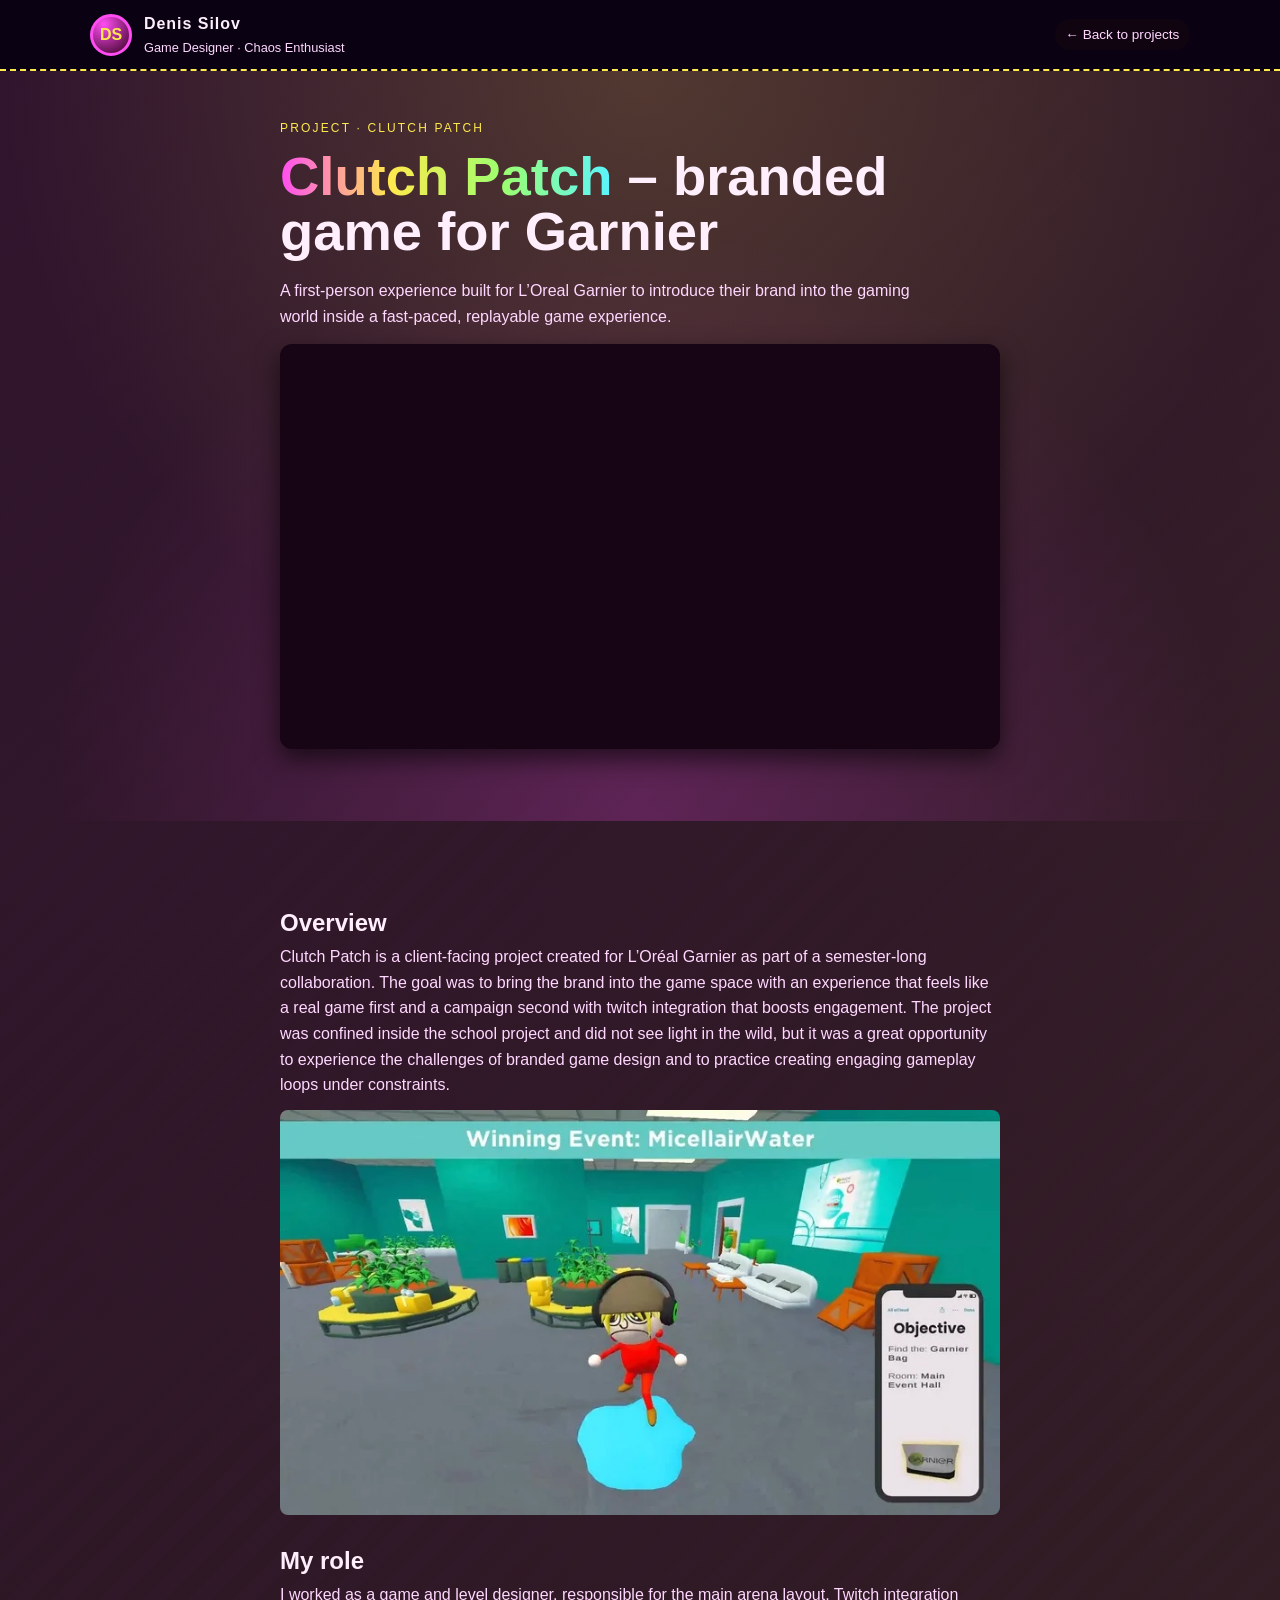
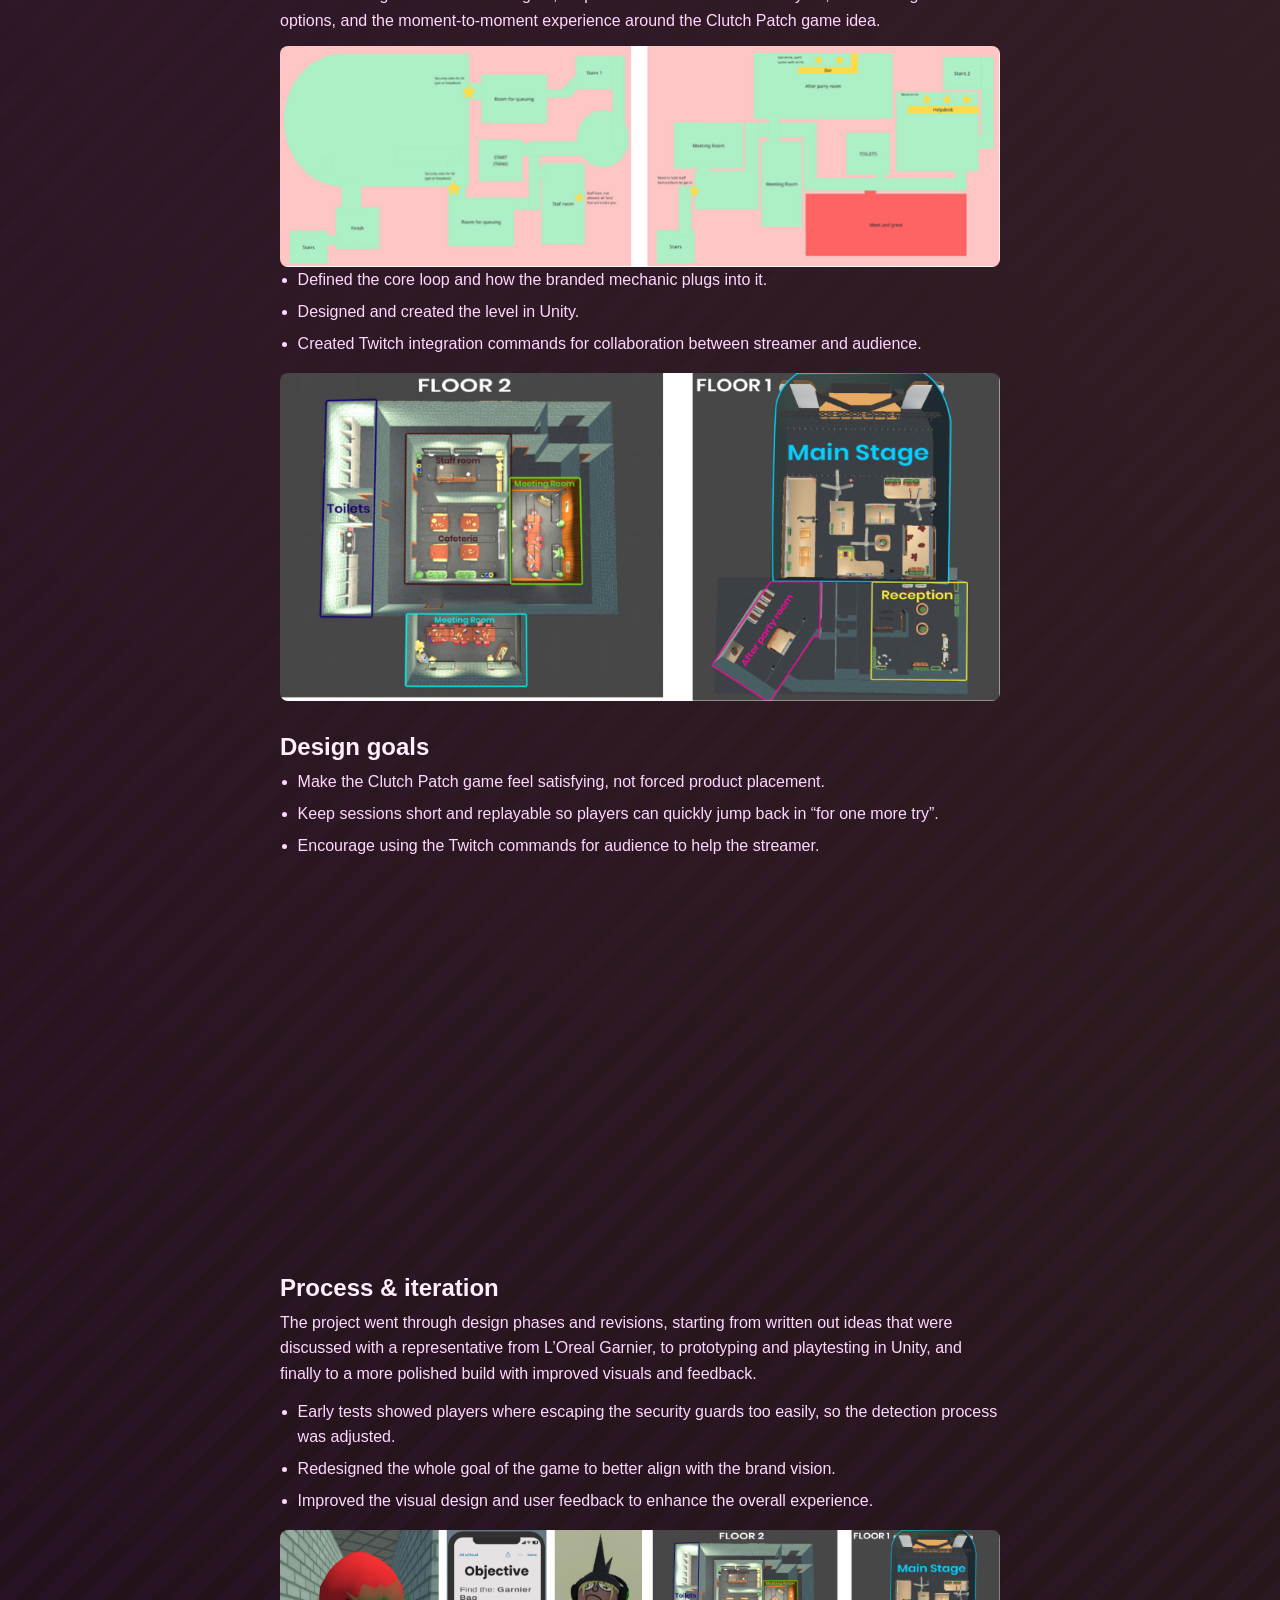
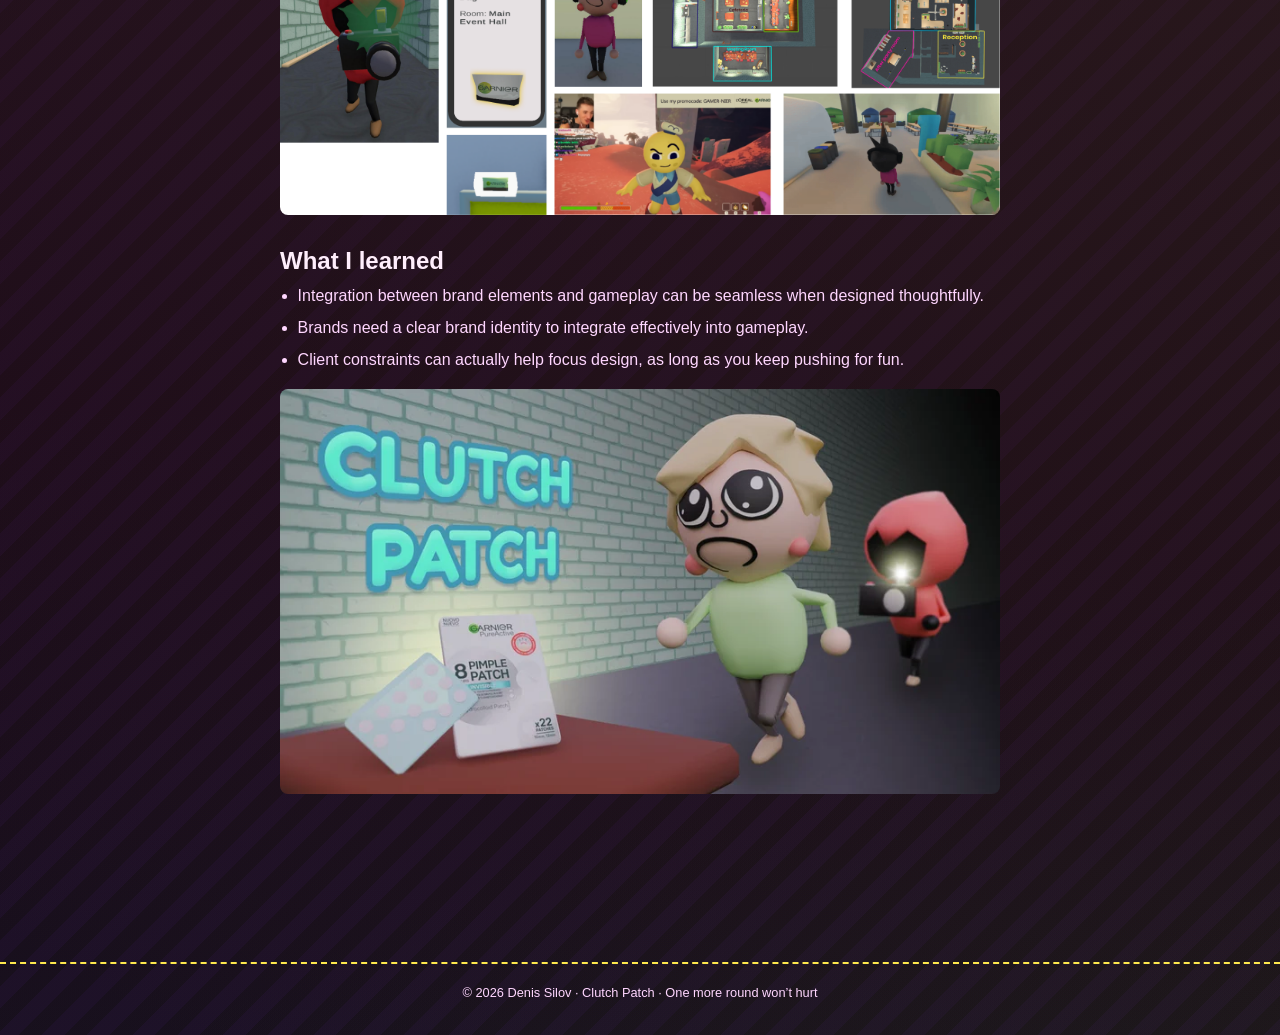
==== clutch-patch.html @ 49500ab4 "Finished stuff for portfolio day" ====
<!DOCTYPE html>
<html lang="en">
<head>
  <meta charset="UTF-8" />
  <meta name="viewport" content="width=device-width, initial-scale=1.0" />
  <title>Clutch Patch – Denis Silov</title>

  <!-- MAXIMUM CHAOS STYLES (copied from main portfolio) -->
  <style>
    :root {
      --bg: #2a0f26;
      --surface: #271124;
      --text: #ffeefc;
      --muted: #ffd7ff;
      --primary: #ff4df3;
      --primary-hover: #8fd6db;
      --border: #ff9af8;
      --container: 1100px;
      --radius: 12px;
      --shadow: 0 10px 25px rgba(0, 0, 0, 0.6);
      --pink: #ff4df3;
      --yellow: #ffe94d;
      --lime: #9dff6e;
      --cyan: #5af4ff;
      --danger: #ff4d6a;
    }

    *,
    *::before,
    *::after {
      box-sizing: border-box;
    }

    html,
    body {
      margin: 0;
      padding: 0;
    }

    body {
      font-family: Inter, Segoe UI, Roboto, Arial, sans-serif;
      line-height: 1.6;
      color: var(--text);
      min-height: 100vh;
      background:
        radial-gradient(circle at 0% 0%, #30142e 0, transparent 55%),
        radial-gradient(circle at 100% 0%, #494315 0, transparent 55%),
        radial-gradient(circle at 0% 100%, #165256 0, transparent 55%),
        radial-gradient(circle at 100% 100%, #355825 0, transparent 55%),
        repeating-linear-gradient(
          135deg,
          #140612 0,
          #140612 16px,
          #1b0820 16px,
          #1b0820 32px
        );
      background-size: 200% 200%;
      animation: bg-chaos 120s linear infinite;
    }

    img {
      max-width: 100%;
      display: block;
      border-radius: 8px;
    }

    a {
      color: var(--yellow);
      text-decoration: none;
    }
    a:hover {
      color: var(--primary-hover);
    }

    .container {
      width: min(100% - 2rem, var(--container));
      margin-inline: auto;
    }

    /* ANIMATIONS */

    @keyframes bg-chaos {
      0% { background-position: 0% 0%; }
      25% { background-position: 100% 0%; }
      50% { background-position: 100% 100%; }
      75% { background-position: 0% 100%; }
      100% { background-position: 0% 0%; }
    }

    @keyframes wiggle {
      0% { transform: rotate(-3deg); }
      25% { transform: rotate(2deg); }
      50% { transform: rotate(-1deg); }
      75% { transform: rotate(3deg); }
      100% { transform: rotate(0deg); }
    }

    @keyframes pulse-border {
      0%, 100% { box-shadow: 0 0 0 0 rgba(255, 77, 243, 0.5); }
      50% { box-shadow: 0 0 40px 6px rgba(255, 233, 77, 0.95); }
    }

    @keyframes rainbow-text {
      0% { filter: hue-rotate(0deg); }
      100% { filter: hue-rotate(360deg); }
    }

    @keyframes floaty {
      0%,100% { transform: translateY(0); }
      50% { transform: translateY(-6px); }
    }

    @keyframes sticker-bob {
      0%,100% { transform: translateY(0) rotate(-6deg); }
      50% { transform: translateY(-6px) rotate(-12deg); }
    }

    @keyframes tag-pop {
      0% { transform: scale(1); }
      50% { transform: scale(1.08); }
      100% { transform: scale(1); }
    }

    /* Header / nav */

    header {
      position: sticky;
      top: 0;
      background: rgba(10, 3, 18, 0.97);
      backdrop-filter: blur(10px);
      border-bottom: 2px dashed var(--yellow);
      z-index: 50;
    }

    .nav {
      display: flex;
      align-items: center;
      justify-content: space-between;
      gap: 1rem;
      padding: 0.7rem 0;
    }

    .nav-left {
      display: flex;
      align-items: center;
      gap: 0.75rem;
    }

    .logo {
      width: 42px;
      height: 42px;
      border-radius: 999px;
      border: 3px solid var(--primary);
      display: flex;
      align-items: center;
      justify-content: center;
      font-size: 1rem;
      font-weight: 900;
      color: var(--yellow);
      background: radial-gradient(circle at 30% 20%, #ff4df3, #350020);
      animation: pulse-border 2.2s infinite;
      cursor: pointer;
      transition: 0.15s ease;
    }
    .logo:hover {
      transform: translateY(-3px);
      box-shadow: 0 0 40px 6px rgba(255, 233, 77, 0.95);
    }

    .brand-text {
      display: flex;
      flex-direction: column;
      gap: 0.05rem;
    }

    .brand-name {
      font-size: 1rem;
      font-weight: 800;
      letter-spacing: 0.06em;
    }

    .brand-role {
      font-size: 0.8rem;
      color: var(--muted);
    }

    .nav-links {
      display: flex;
      gap: 0.75rem;
      flex-wrap: wrap;
      font-size: 0.85rem;
    }

    .nav-links a {
      color: var(--muted);
      padding: 0.25rem 0.6rem;
      border-radius: 999px;
      border: 1px solid transparent;
      background: rgba(20, 6, 18, 0.6);
    }

    .nav-links a:hover {
      color: var(--yellow);
      border-color: var(--primary);
      background: rgba(255, 77, 243, 0.2);
      animation: wiggle 0.35s ease-in-out;
    }

    /* Sections */

    main {
      padding-bottom: 4rem;
    }

    section {
      padding: 3.5rem 0;
      position: relative;
    }

    h1, h2, h3 {
      margin: 0 0 0.5rem;
      line-height: 1.15;
    }

    p {
      margin: 0 0 0.75rem;
      color: var(--muted);
    }

    .section-label {
      font-size: 0.75rem;
      text-transform: uppercase;
      letter-spacing: 0.18em;
      color: var(--yellow);
      margin-bottom: 0.75rem;
    }

    /* Hero */

    .hero {
      padding-top: 3rem;
      background:
        radial-gradient(circle at top, rgba(255, 233, 77, 0.16), transparent 65%),
        radial-gradient(circle at bottom, rgba(255, 77, 243, 0.22), transparent 60%);
    }

    .hero-grid {
      max-width: 720px;
      margin-inline: auto;
      position: relative;
    }

    .hero-text {
      text-align: left;
      position: relative;
      z-index: 2;
    }

    .hero-title {
      font-size: clamp(2.4rem, 4vw + 1rem, 3.4rem);
      margin-bottom: 0.5rem;
      line-height: 1;
      padding-bottom: 0.2em;
    }

    .hero-title span {
      background: linear-gradient(90deg, var(--pink), var(--yellow), var(--lime), var(--cyan));
      -webkit-background-clip: text;
      background-clip: text;
      color: transparent;
      animation: rainbow-text 4.5s linear infinite;
    }

    .hero-subtitle {
      font-size: 1rem;
      margin-bottom: 0.9rem;
      max-width: 40rem;
    }

    .hero-note {
      font-size: 0.9rem;
      color: rgba(255, 255, 145, 0.9);
      font-style: italic;
      margin-bottom: 1.4rem;
    }

    .hero-sticker {
      position: absolute;
      right: -10px;
      top: 10px;
      background: var(--danger);
      color: #140612;
      padding: 0.4rem 0.8rem;
      border-radius: 999px;
      font-size: 0.8rem;
      font-weight: 800;
      text-transform: uppercase;
      letter-spacing: 0.08em;
      transform: rotate(-12deg);
      box-shadow: 0 5px 0 #140612;
      animation: sticker-bob 2.6s ease-in-out infinite;
    }

    .hero-actions {
      margin-top: 1.5rem;
      display: flex;
      flex-wrap: wrap;
      gap: 0.75rem;
    }

    .btn {
      display: inline-block;
      background: var(--primary);
      color: #140612;
      padding: 0.65rem 1rem;
      border-radius: 999px;
      border: 0;
      cursor: pointer;
      transition: 0.15s ease;
      font-size: 0.95rem;
      font-weight: 800;
      text-transform: uppercase;
      letter-spacing: 0.08em;
      box-shadow: 0 6px 0 #140612;
    }

    .btn:hover {
      background: var(--primary-hover);
      color: #140612;
      transform: translateY(-3px);
      box-shadow: 0 9px 0 #140612;
    }

    .btn-secondary {
      background: transparent;
      color: var(--yellow);
      border: 2px dashed var(--yellow);
      box-shadow: none;
    }

    .btn-secondary:hover {
      border-style: solid;
      background: rgba(0,0,0,0.35);
      color: var(--yellow);
      transform: translateY(-3px) rotate(-1deg);
    }

    /* Thumbnail frame for hero media */

    .thumb-frame {
      position: relative;
      border-radius: 12px;
      border: 2px solid #170414;
      background: #170414;
      overflow: hidden;
      box-shadow: var(--shadow);
      margin-bottom: 1rem;
      transition: ease 0.2s;
      cursor: default;
      aspect-ratio: 16 / 9;
    }

    .thumb-frame img {
      width: 100%;
      height: 100%;
      object-fit: cover;
      border-radius: 8px;
    }

    .thumb-caption {
      font-size: 0.85rem;
      color: var(--muted);
      margin-bottom: 1.5rem;
    }

    /* Content layout */

    .content {
      max-width: 720px;
      margin-inline: auto;
    }

    .content h2 {
      margin-top: 2rem;
    }

    .pill-row {
      display: flex;
      flex-wrap: wrap;
      gap: 0.4rem;
      margin-bottom: 0.5rem;
    }

    .pill {
      border-radius: 999px;
      border: 1px solid var(--border);
      padding: 0.2rem 0.55rem;
      font-size: 0.8rem;
      color: var(--muted);
      background: rgba(20, 6, 18, 0.9);
    }

    ul {
      padding-left: 1.1rem;
      margin: 0 0 1rem;
    }

    ul li {
      margin-bottom: 0.4rem;
      color: var(--muted);
    }

    .links-list a {
      display: inline-block;
      margin-right: 1rem;
      margin-bottom: 0.4rem;
      font-size: 0.9rem;
    }

    footer {
      border-top: 2px dashed var(--yellow);
      color: var(--muted);
      padding: 1.2rem 0 2rem;
      text-align: center;
      font-size: 0.8rem;
      margin-top: 3rem;
    }

    @media (max-width: 800px) {
      .nav {
        flex-direction: column;
        align-items: flex-start;
      }

      section {
        padding: 3rem 0;
      }
    }

    @media (prefers-reduced-motion: reduce) {
      * {
        animation: none !important;
        transition: none !important;
      }
    }
  </style>
</head>
<body>
  <!-- Header / navigation -->
  <header>
    <div class="container nav">
      <div class="nav-left">
        <a href="index.html" class="logo">DS</a>
        <div class="brand-text">
          <div class="brand-name">Denis Silov</div>
          <div class="brand-role">Game Designer · Chaos Enthusiast</div>
        </div>
      </div>
      <nav class="nav-links">
        <a href="index.html#projects">← Back to projects</a>
        <!-- <a href="index.html#about">About</a>
        <a href="index.html#contact">Contact</a> -->
      </nav>
    </div>
  </header>

  <main>
    <!-- Hero -->
    <section class="hero">
      <div class="container hero-grid">
        <div class="hero-text">
          <!-- <div class="hero-sticker">Client project!</div> -->
          <p class="section-label">Project · Clutch Patch</p>
          <h1 class="hero-title">
            <span>Clutch Patch</span> – branded game for Garnier
          </h1>
          <p class="hero-subtitle">
            A first‑person experience built for L’Oreal Garnier to introduce their brand into the gaming world
            inside a fast‑paced, replayable game experience.
          </p>
          <!-- <p class="hero-note">
            Yes, it’s marketing. No, it doesn’t have to be boring.
          </p> -->

          <div class="thumb-frame">
            <!-- plug in your real image when ready -->
            <video src="Content/FinalTrailer.mp4" autoplay loop muted playsinline style="width:100%; height:100%; object-fit:cover; border-radius:8px;"></video>
          </div>
          <!-- <p class="thumb-caption">
            Core arena where players learn the gimmick, make quick decisions, and (hopefully) clutch.
          </p>

          <div class="pill-row">
            <span class="pill">Client project</span>
            <span class="pill">Game & level design</span>
            <span class="pill">Unity</span>
            <span class="pill">Semester production</span>
          </div> -->
        </div>
      </div>
    </section>

    <!-- Content -->
    <section>
      <div class="container content">
        <h2>Overview</h2>
        <p>
          Clutch Patch is a client‑facing project created for L’Or&eacute;al Garnier as part of a semester‑long
          collaboration. The goal was to bring the brand into the game space with an experience that feels
          like a real game first and a campaign second with twitch integration that boosts engagement. The project was confined inside the school project and did not 
          see light in the wild, but it was a great opportunity to experience the challenges of branded game design and to practice creating engaging gameplay loops under constraints.
        </p>
       <img src="Content/Imag1.jpg" alt="Project image">
        <h2>My role</h2>
        <p>
          I worked as a game and level designer, responsible for the main arena layout, Twitch integration options,
          and the moment‑to‑moment experience around the Clutch Patch game idea.
        </p>
         <img src="Content/Level1.png" alt="First Level Design" >
        <ul>
          <li>Defined the core loop and how the branded mechanic plugs into it.</li>
          <li>Designed and created the level in Unity.</li>
          <li>Created Twitch integration commands for collaboration between streamer and audience.</li>
        </ul>
         <img src="Content/Level2.png" alt="Final Level Design" >
        

        <h2>Design goals</h2>
        <ul>
          <li>Make the Clutch Patch game feel satisfying, not forced product placement.</li>
          <li>Keep sessions short and replayable so players can quickly jump back in “for one more try”.</li>
            <li>Encourage using the Twitch commands for audience to help the streamer.</li>
        </ul>
        <video src="Content/Iteration 0.mp4" autoplay loop muted playsinline style="width:100%; height:100%; object-fit:cover; border-radius:8px;"></video>


        <h2>Process & iteration</h2>
        <p>
          The project went through design phases and revisions, starting from written out ideas that were discussed with a representative from L’Oreal Garnier,
          to prototyping and playtesting in Unity, and finally to a more polished build with improved visuals and feedback.
        </p>
        <ul>
          <li>Early tests showed players where escaping the security guards too easily, so the detection process was adjusted.</li>
          <li>Redesigned the whole goal of the game to better align with the brand vision.</li>
          <li>Improved the visual design and user feedback to enhance the overall experience.</li>
        </ul>
        <img src="Content/Iteration 1.png" alt="Final Level Design" >


        <h2>What I learned</h2>
        <ul>
          <li>Integration between brand elements and gameplay can be seamless when designed thoughtfully.</li>
          <li>Brands need a clear brand identity to integrate effectively into gameplay.</li>
          <li>Client constraints can actually help focus design, as long as you keep pushing for fun.</li>
        </ul>
        <img src="Content/ClutchPatch.png" alt="Final Level Design" >

        <!-- <h2>Links</h2>
         <p class="links-list">
          <a href="#" target="_blank" rel="noopener noreferrer">🕹 Play build (coming soon)</a>
          <a href="#" target="_blank" rel="noopener noreferrer">▶ Gameplay video (coming soon)</a>
          <a href="#" target="_blank" rel="noopener noreferrer">📄 Short design notes (coming soon)</a>
        </p> -->
      </div>
    </section>
  </main>

  <footer>
    © 2026 Denis Silov · Clutch Patch · One more round won’t hurt
  </footer>
</body>
</html>
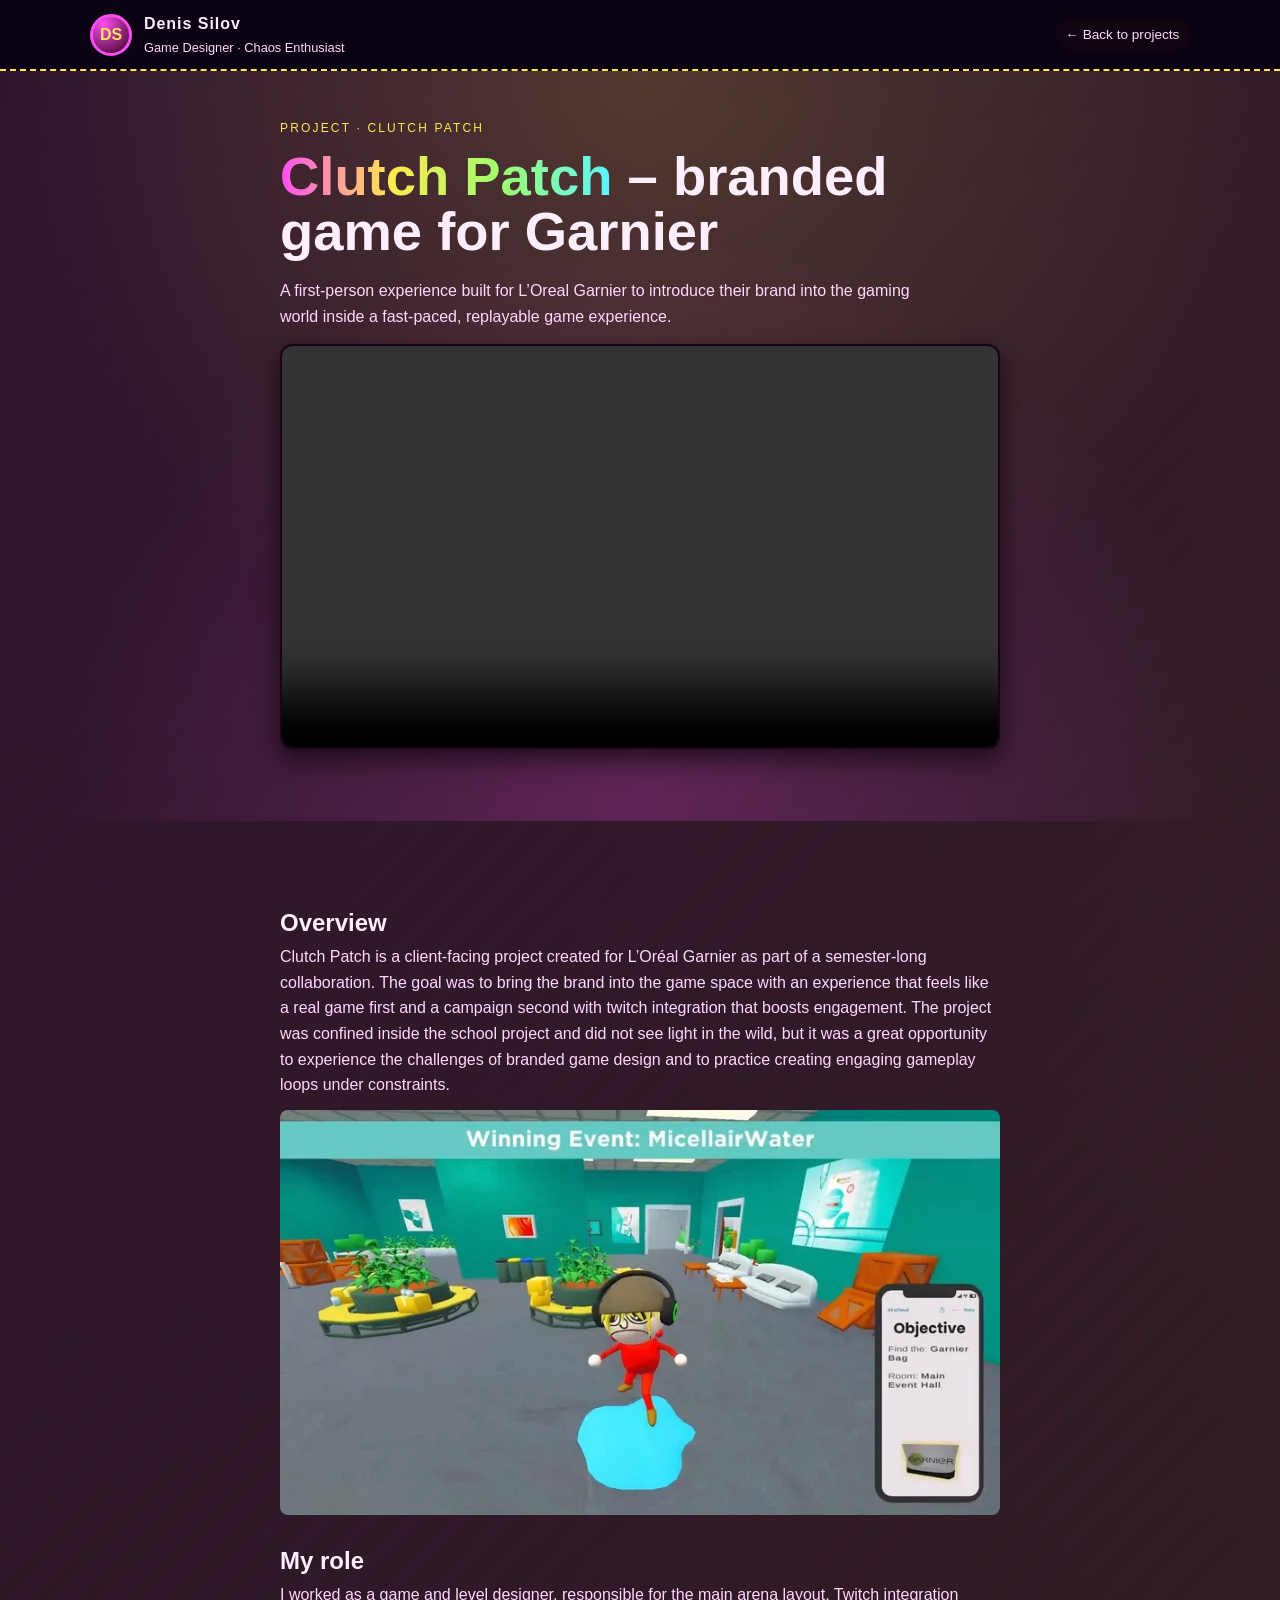
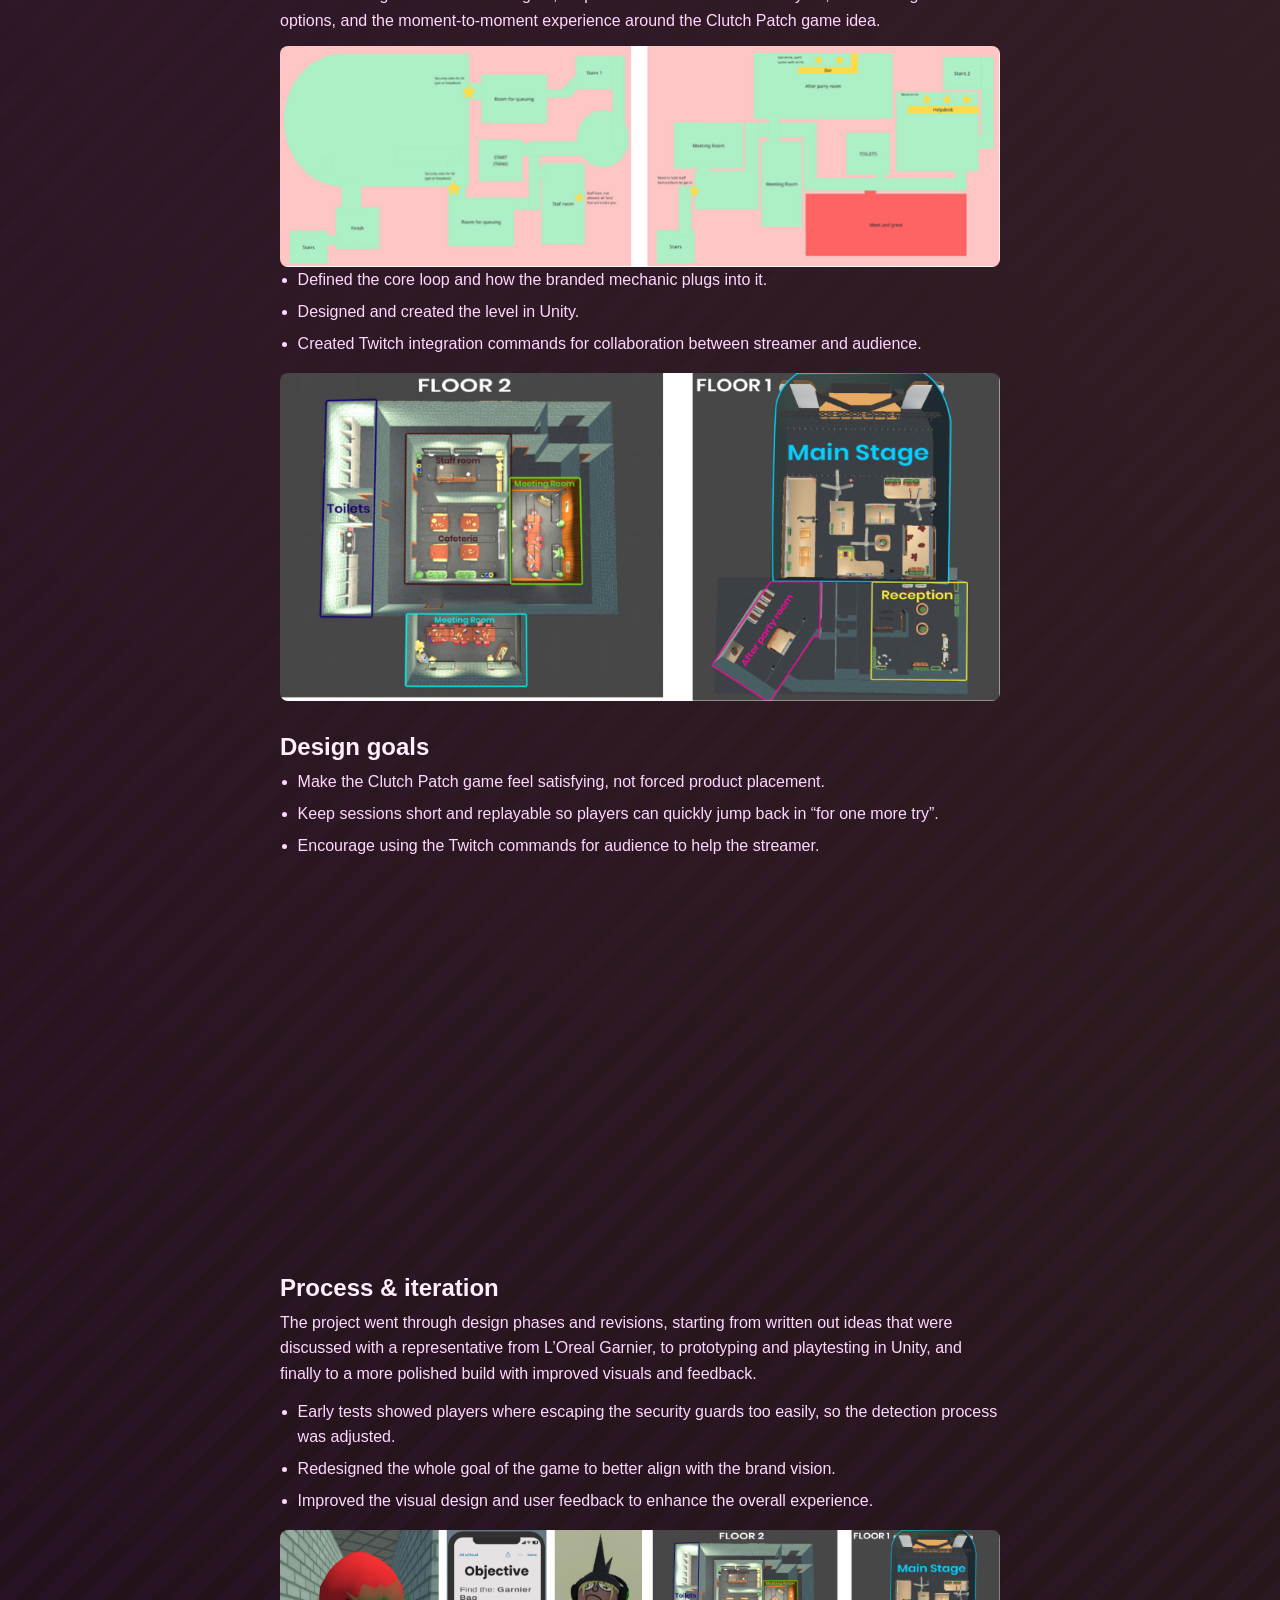
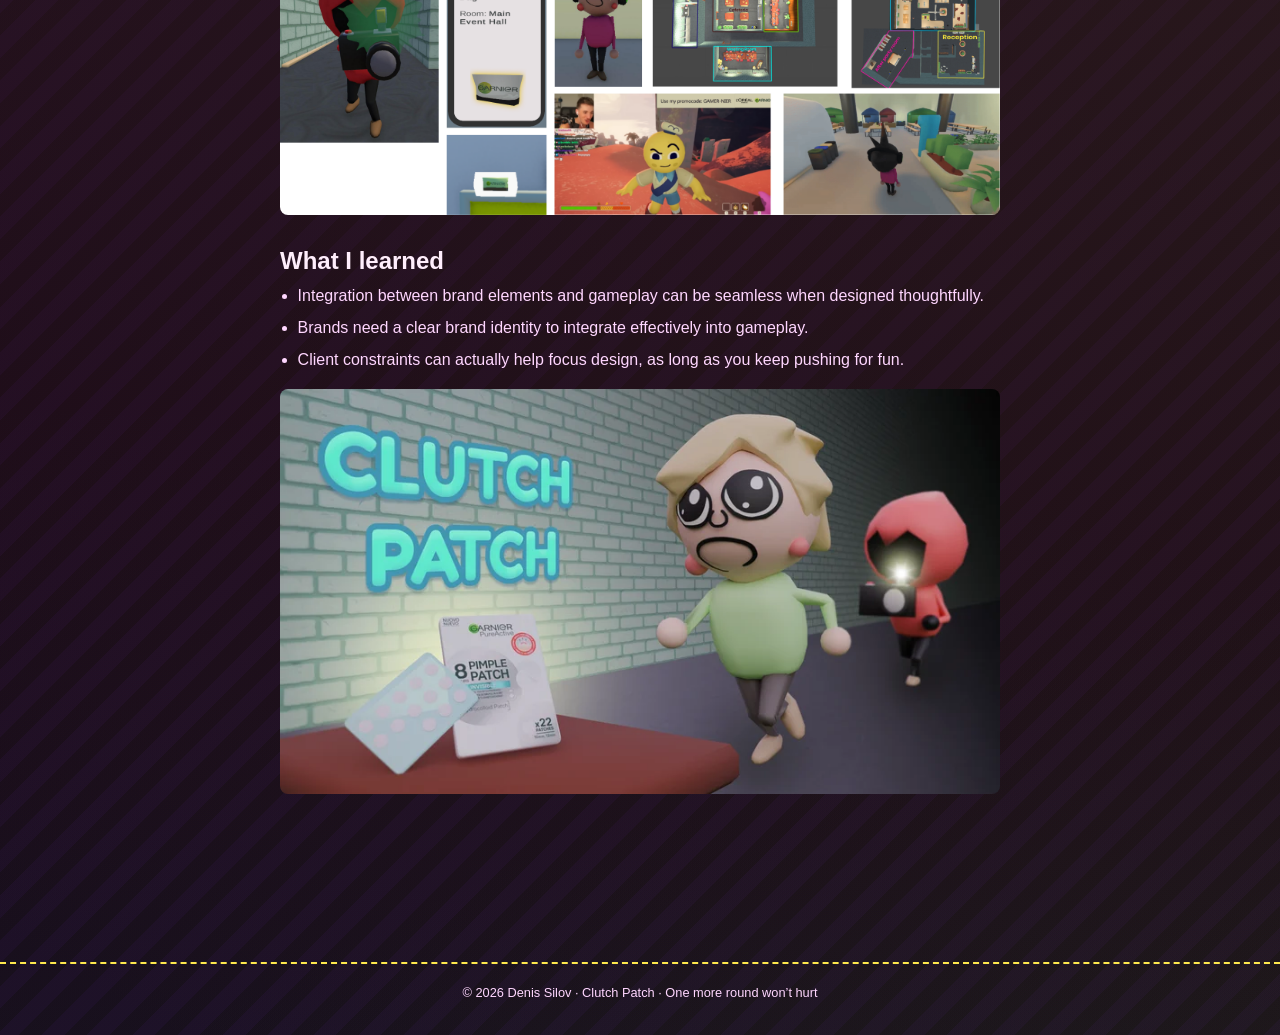
==== commit 6a4931db: "Added a lot and changed a lot, finished the job" ====
--- a/clutch-patch.html
+++ b/clutch-patch.html
@@ -484,7 +484,7 @@
 
           <div class="thumb-frame">
             <!-- plug in your real image when ready -->
-            <video src="Content/FinalTrailer.mp4" autoplay loop muted playsinline style="width:100%; height:100%; object-fit:cover; border-radius:8px;"></video>
+            <video src="Content/FinalTrailer.mp4" autoplay loop muted controls playsinline style="width:100%; height:100%; object-fit:cover; border-radius:8px;"></video>
           </div>
           <!-- <p class="thumb-caption">
             Core arena where players learn the gimmick, make quick decisions, and (hopefully) clutch.
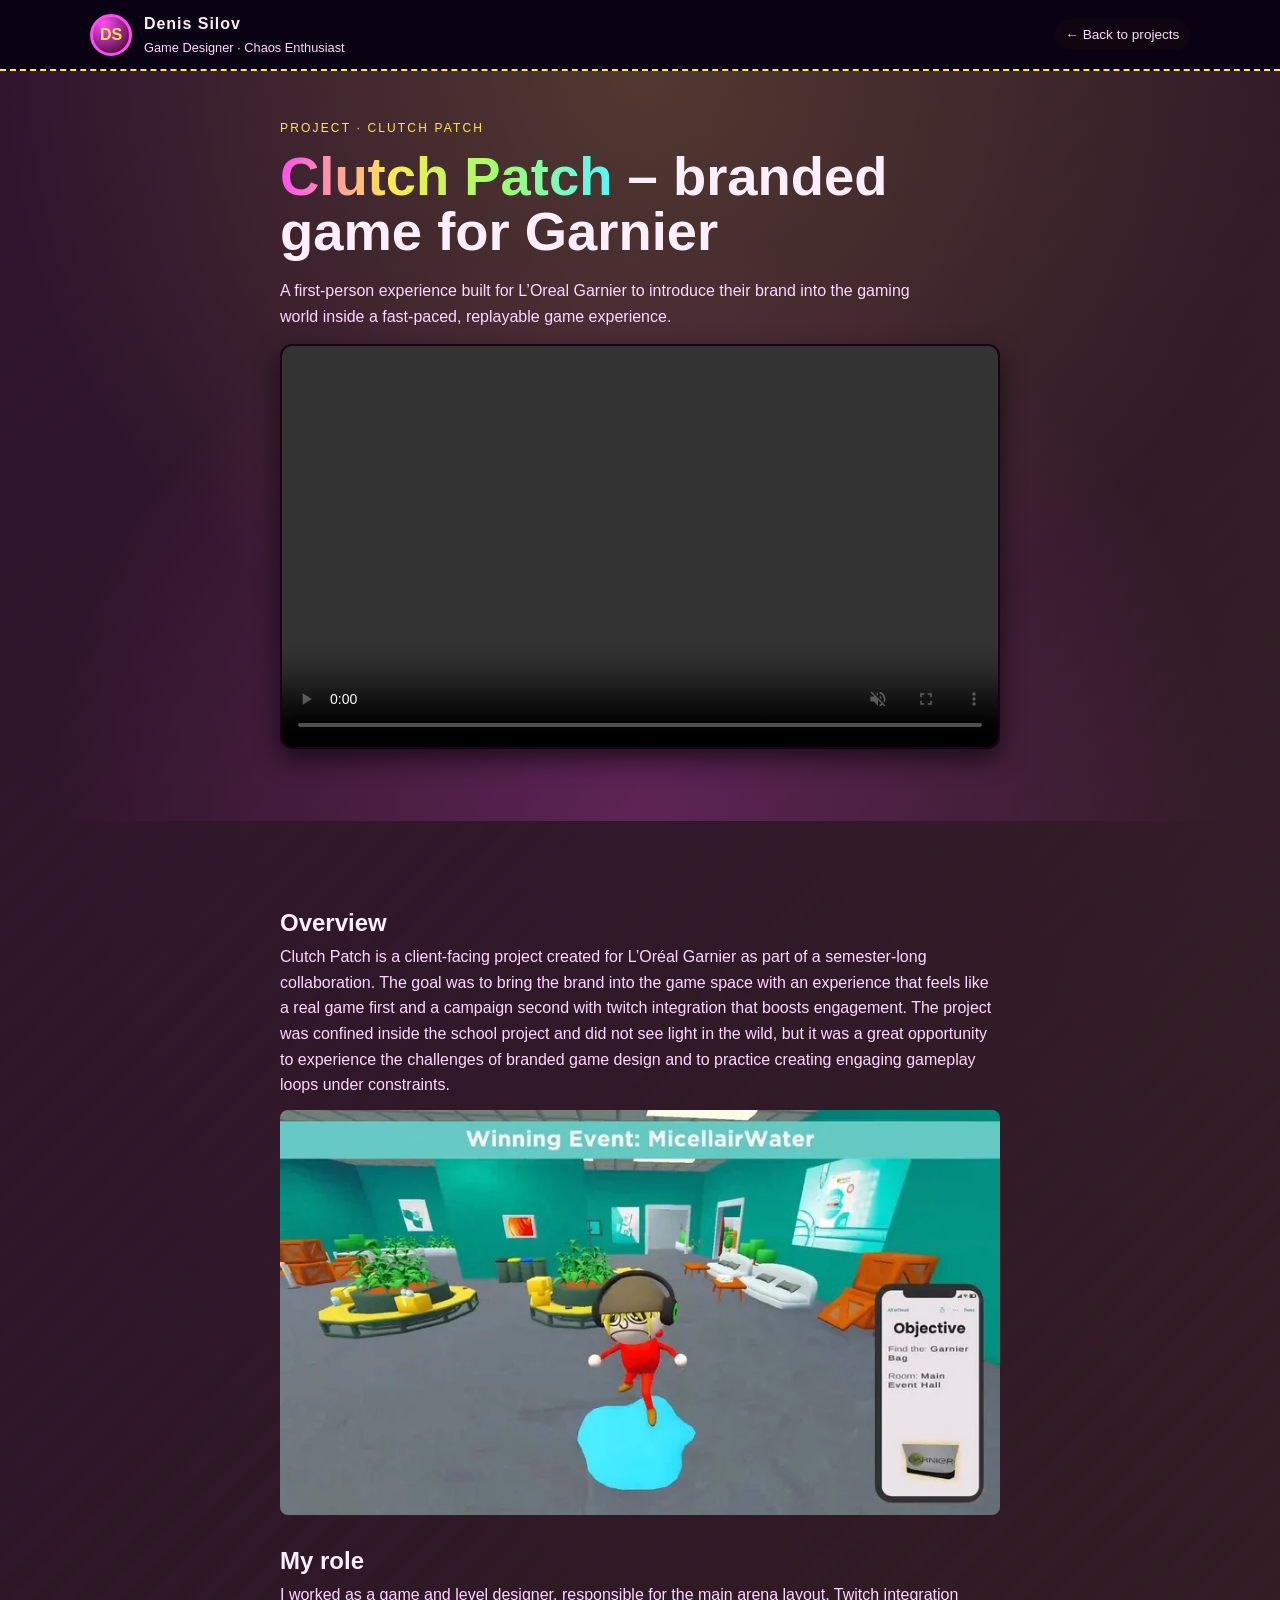
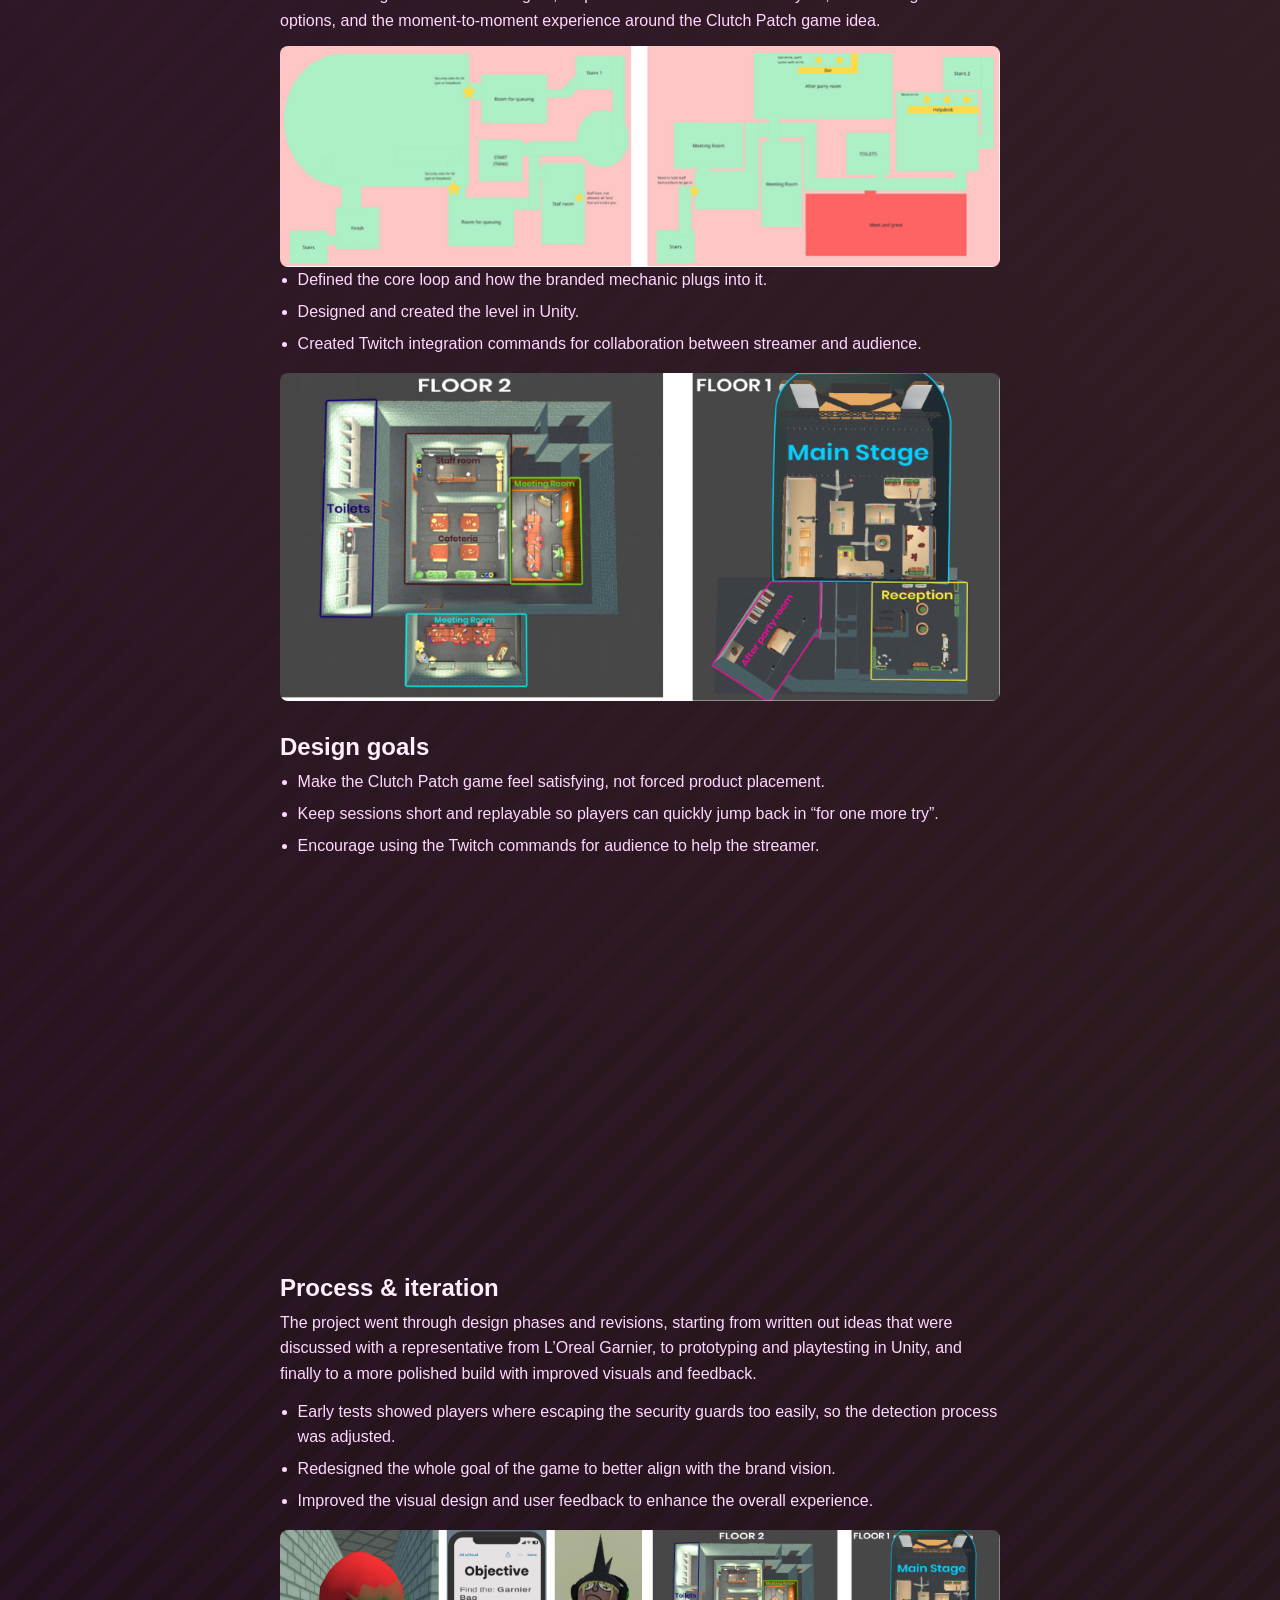
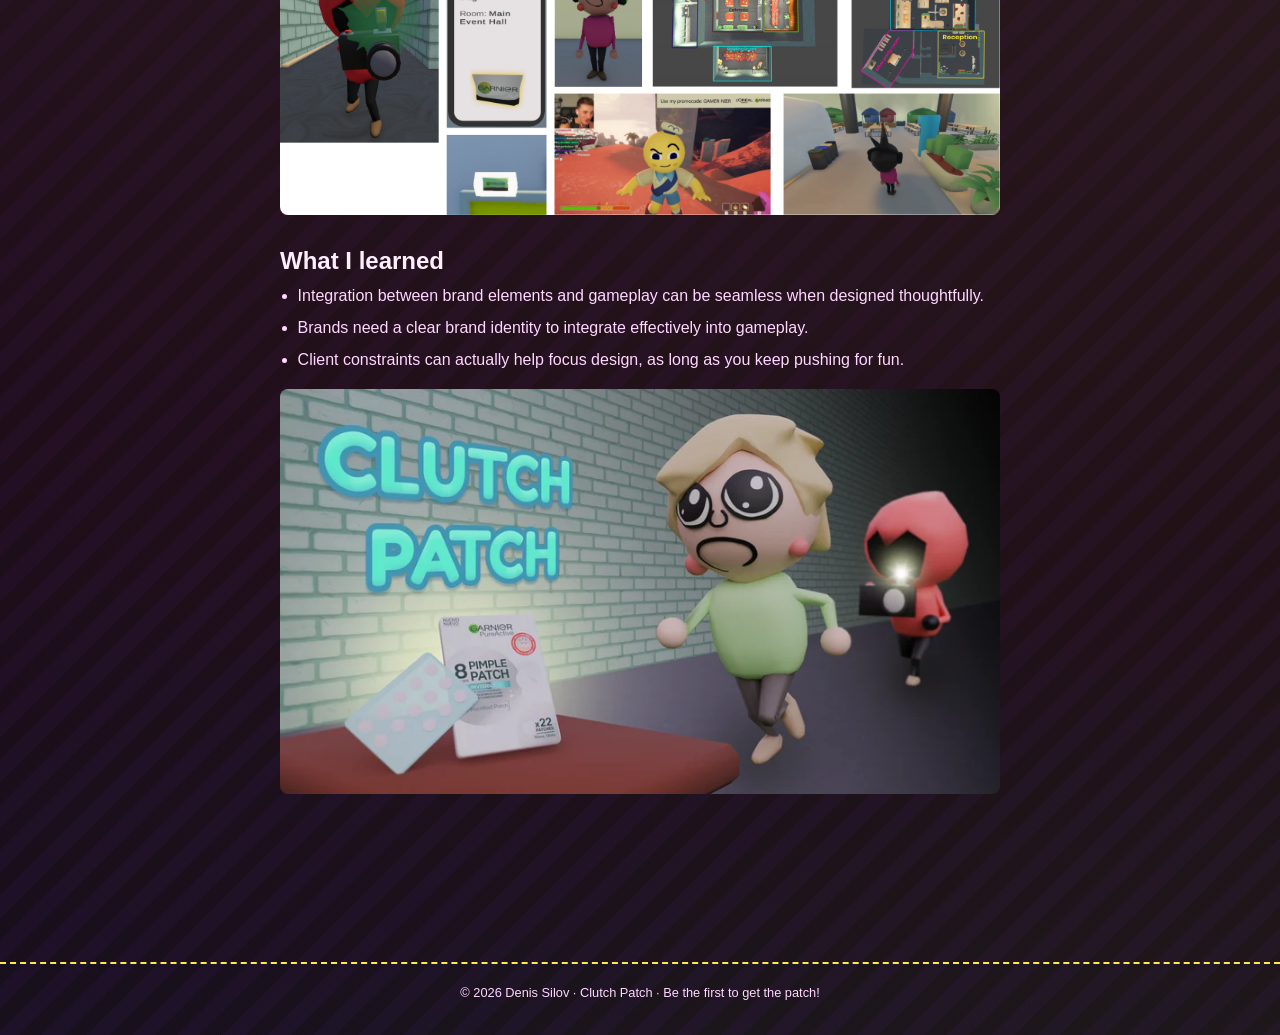
==== commit 7cea6a59: "Small changes to footer" ====
--- a/clutch-patch.html
+++ b/clutch-patch.html
@@ -566,7 +566,7 @@
   </main>
 
   <footer>
-    © 2026 Denis Silov · Clutch Patch · One more round won’t hurt
+    © 2026 Denis Silov · Clutch Patch · Be the first to get the patch!
   </footer>
 </body>
 </html>
